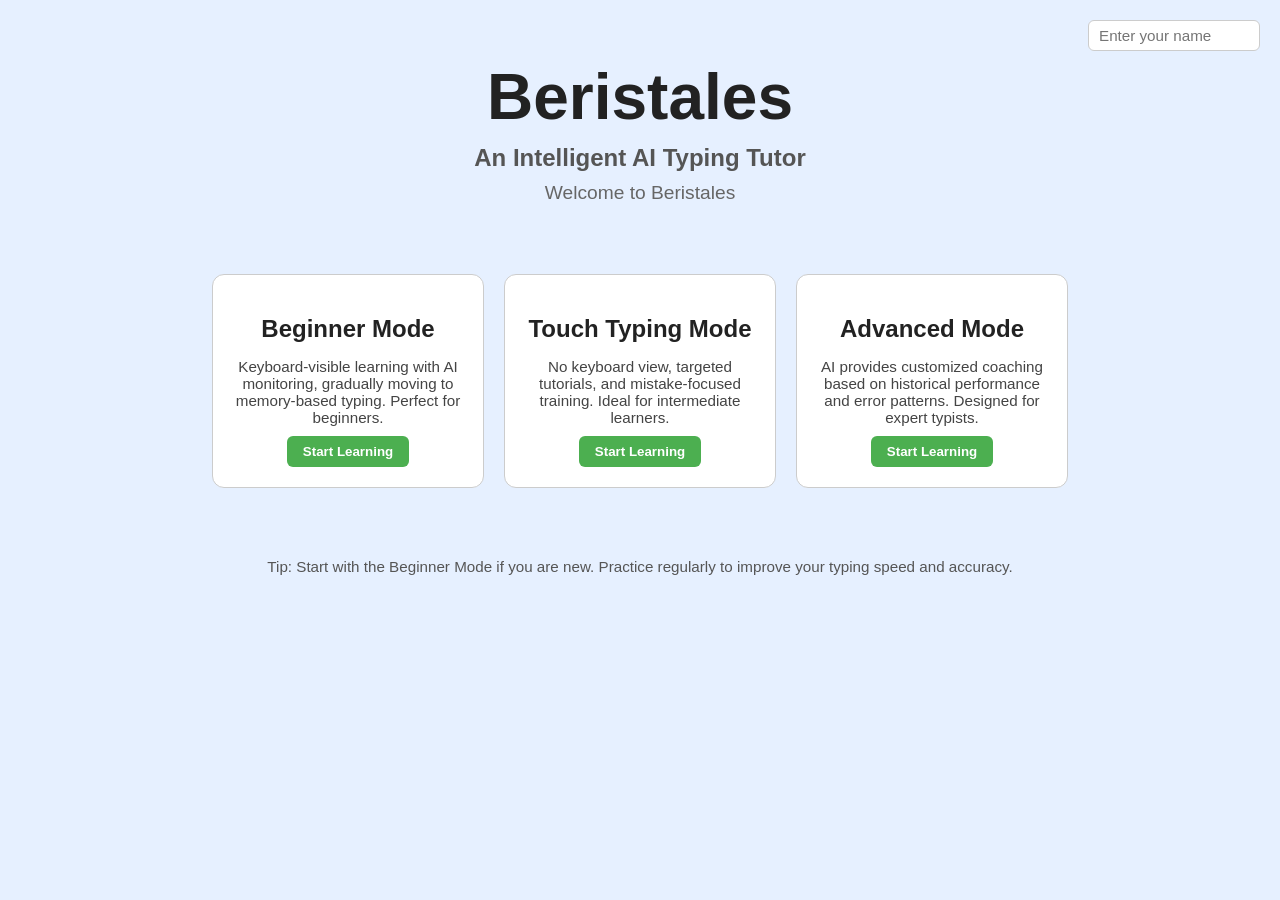
==== index.html @ 1084d337 "Landing Page" ====
<!DOCTYPE html>
<html lang="en">
<head>
<meta charset="UTF-8">
<meta name="viewport" content="width=device-width, initial-scale=1.0">
<title>Beristales - AI Typing Tutor</title>
<style>
    body {
        font-family: 'Segoe UI', Tahoma, Geneva, Verdana, sans-serif;
        margin: 0;
        padding: 0;
        background: #e6f0ff;
        color: #333;
        display: flex;
        flex-direction: column;
        align-items: center;
        min-height: 100vh;
        position: relative;
    }

    /* Header */
    header {
        text-align: center;
        padding: 60px 20px 20px;
    }
    header h1 {
        font-size: 4em;
        margin: 0;
        color: #222;
    }
    header h2 {
        font-size: 1.5em;
        margin: 10px 0;
        color: #555;
    }
    #welcome-text {
        font-size: 1.2em;
        color: #666;
        margin-top: 5px;
    }

    /* Name input top-right */
    .name-input {
        position: absolute;
        top: 20px;
        right: 20px;
    }
    .name-input input {
        padding: 6px 10px;
        border-radius: 6px;
        border: 1px solid #ccc;
        font-size: 0.95em;
        width: 150px;
    }

    /* Mode cards */
    .modes {
        display: flex;
        gap: 20px;
        margin-top: 50px;
        flex-wrap: wrap;
        justify-content: center;
    }
    .mode-card {
        background: #fff;
        border: 1px solid #ccc;
        border-radius: 12px;
        padding: 20px;
        width: 230px;
        text-align: center;
        cursor: pointer;
        transition: transform 0.3s, box-shadow 0.3s;
    }
    .mode-card:hover {
        transform: translateY(-6px);
        box-shadow: 0 8px 15px rgba(0,0,0,0.15);
    }
    .mode-card h2 {
        margin-bottom: 10px;
        color: #222;
    }
    .mode-card p {
        font-size: 0.95em;
        margin-bottom: 10px;
        color: #444;
    }

    /* Start button */
    .start-btn {
        background: #4CAF50;
        border: none;
        padding: 8px 16px;
        border-radius: 6px;
        color: #fff;
        font-weight: bold;
        cursor: pointer;
    }
    .start-btn:hover {
        background: #45a049;
    }

    /* Footer */
    footer {
        margin-top: 50px;
        padding: 20px;
        font-size: 0.95em;
        color: #555;
        text-align: center;
    }
</style>
</head>
<body>

<!-- Name Input -->
<div class="name-input">
    <input type="text" id="username" placeholder="Enter your name">
</div>

<!-- Header -->
<header>
    <h1>Beristales</h1>
    <h2>An Intelligent AI Typing Tutor</h2>
    <div id="welcome-text">Welcome to Beristales</div>
</header>

<!-- Mode Cards -->
<section class="modes">
    <div class="mode-card">
        <h2>Beginner Mode</h2>
        <p>Keyboard-visible learning with AI monitoring, gradually moving to memory-based typing. Perfect for beginners.</p>
        <button class="start-btn" onclick="startMode('Beginner')">Start Learning</button>
    </div>

    <div class="mode-card">
        <h2>Touch Typing Mode</h2>
        <p>No keyboard view, targeted tutorials, and mistake-focused training. Ideal for intermediate learners.</p>
        <button class="start-btn" onclick="startMode('Touch Typing')">Start Learning</button>
    </div>

    <div class="mode-card">
        <h2>Advanced Mode</h2>
        <p>AI provides customized coaching based on historical performance and error patterns. Designed for expert typists.</p>
        <button class="start-btn" onclick="startMode('Advanced')">Start Learning</button>
    </div>
</section>

<!-- Footer Tip -->
<footer>
    Tip: Start with the Beginner Mode if you are new. Practice regularly to improve your typing speed and accuracy.
</footer>

<script>
    const usernameInput = document.getElementById('username');
    const welcomeText = document.getElementById('welcome-text');

    function startMode(mode) {
        const name = usernameInput.value.trim();
        if (!name) {
            alert('Please enter your name first.');
            usernameInput.focus();
            return;
        }
        welcomeText.textContent = `Welcome ${name} to Beristales`;
        alert(`Redirecting to ${mode} Mode...`);
        // Actual navigation example:
        // window.location.href = mode.toLowerCase().replace(' ', '-') + '.html';
    }
</script>

</body>
</html>
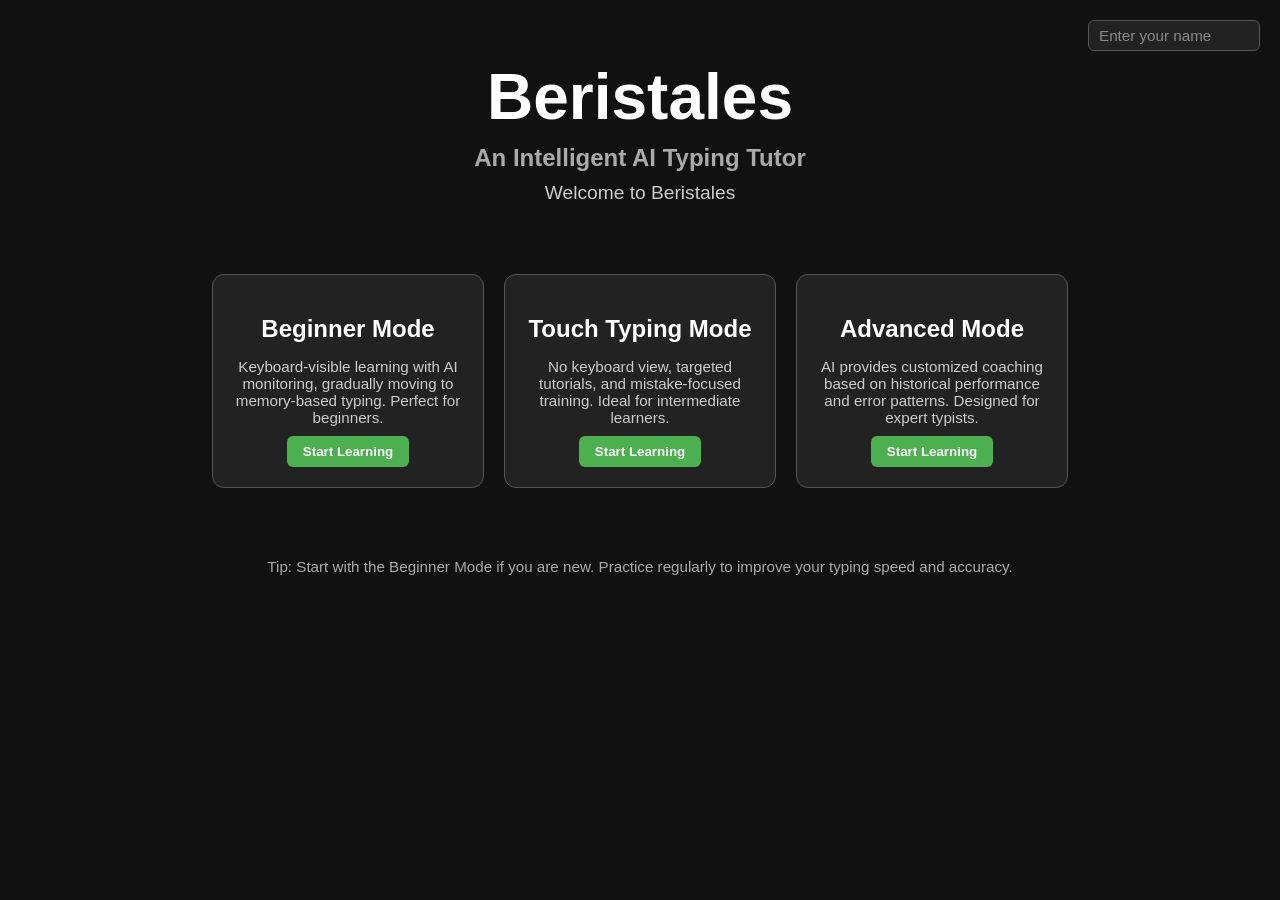
==== commit 764080a8: "Modes" ====
--- a/index.html
+++ b/index.html
@@ -9,8 +9,8 @@
         font-family: 'Segoe UI', Tahoma, Geneva, Verdana, sans-serif;
         margin: 0;
         padding: 0;
-        background: #e6f0ff;
-        color: #333;
+        background: #111;
+        color: #eee;
         display: flex;
         flex-direction: column;
         align-items: center;
@@ -26,16 +26,16 @@
     header h1 {
         font-size: 4em;
         margin: 0;
-        color: #222;
+        color: #fff;
     }
     header h2 {
         font-size: 1.5em;
         margin: 10px 0;
-        color: #555;
+        color: #aaa;
     }
     #welcome-text {
         font-size: 1.2em;
-        color: #666;
+        color: #ccc;
         margin-top: 5px;
     }
 
@@ -48,10 +48,13 @@
     .name-input input {
         padding: 6px 10px;
         border-radius: 6px;
-        border: 1px solid #ccc;
+        border: 1px solid #555;
+        background: #222;
+        color: #eee;
         font-size: 0.95em;
         width: 150px;
     }
+    .name-input input::placeholder { color: #888; }
 
     /* Mode cards */
     .modes {
@@ -62,27 +65,28 @@
         justify-content: center;
     }
     .mode-card {
-        background: #fff;
-        border: 1px solid #ccc;
+        background: #222;
+        border: 1px solid #555;
         border-radius: 12px;
         padding: 20px;
         width: 230px;
         text-align: center;
         cursor: pointer;
         transition: transform 0.3s, box-shadow 0.3s;
+        color: #eee;
     }
     .mode-card:hover {
         transform: translateY(-6px);
-        box-shadow: 0 8px 15px rgba(0,0,0,0.15);
+        box-shadow: 0 8px 15px rgba(0,0,0,0.5);
     }
     .mode-card h2 {
         margin-bottom: 10px;
-        color: #222;
+        color: #fff;
     }
     .mode-card p {
         font-size: 0.95em;
         margin-bottom: 10px;
-        color: #444;
+        color: #ccc;
     }
 
     /* Start button */
@@ -104,7 +108,7 @@
         margin-top: 50px;
         padding: 20px;
         font-size: 0.95em;
-        color: #555;
+        color: #aaa;
         text-align: center;
     }
 </style>
@@ -162,7 +166,7 @@
         }
         welcomeText.textContent = `Welcome ${name} to Beristales`;
         alert(`Redirecting to ${mode} Mode...`);
-        // Actual navigation example:
+        // Example for actual navigation:
         // window.location.href = mode.toLowerCase().replace(' ', '-') + '.html';
     }
 </script>
